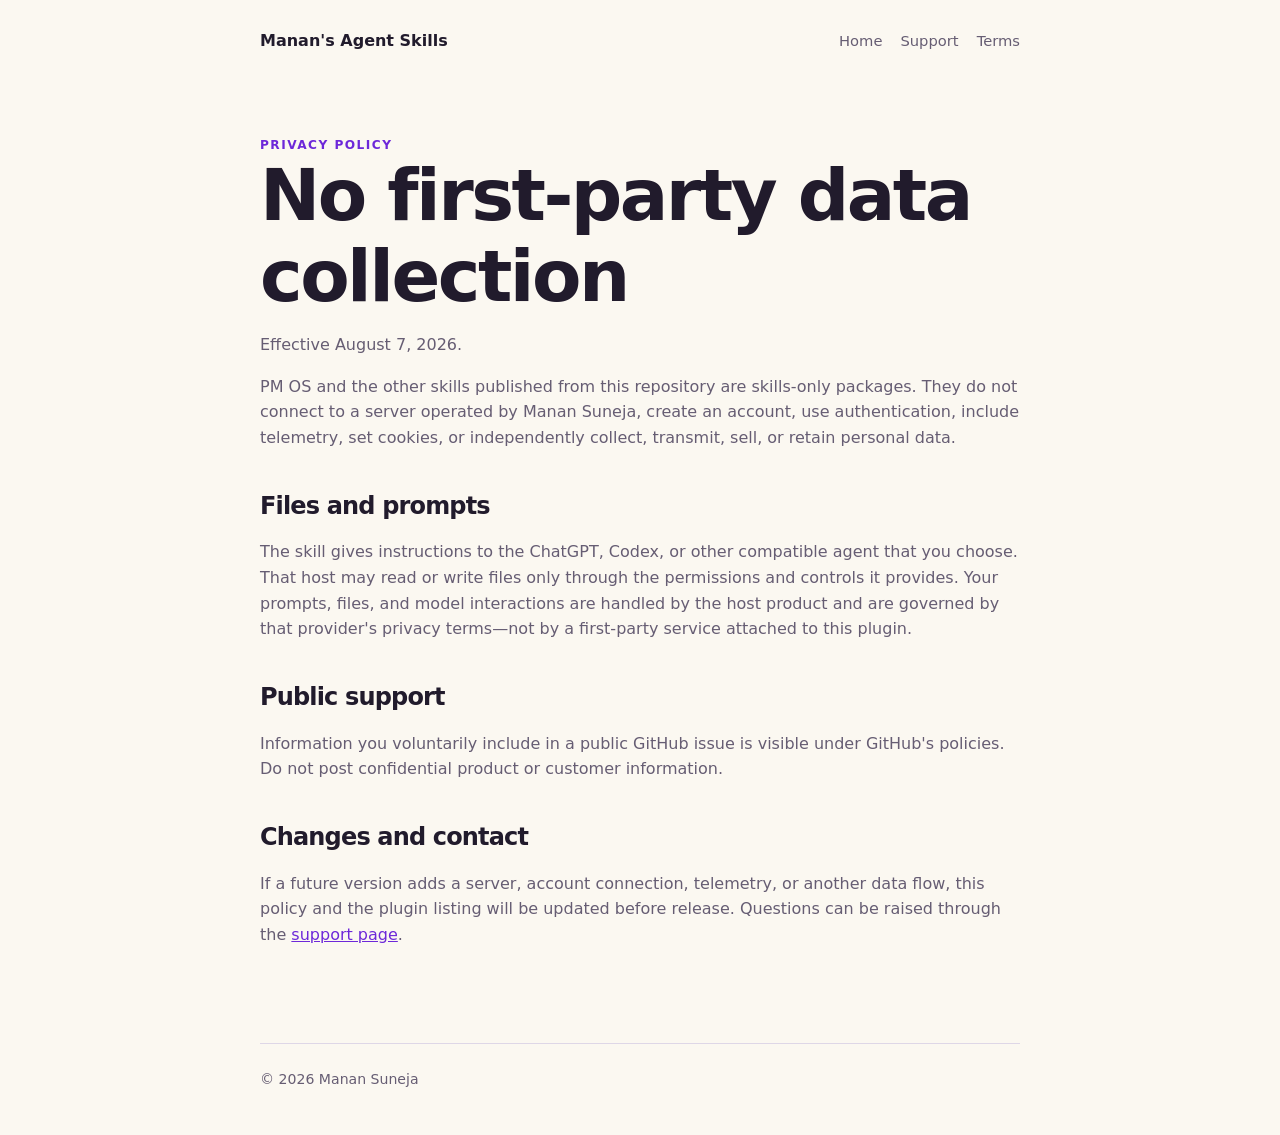
==== docs/privacy.html @ fb7f84c9 "." ====
<!doctype html>
<html lang="en">
<head>
  <meta charset="utf-8">
  <meta name="viewport" content="width=device-width, initial-scale=1">
  <title>Privacy · Manan's Agent Skills</title>
  <link rel="stylesheet" href="styles.css">
</head>
<body>
  <header><strong>Manan's Agent Skills</strong><nav><a href="index.html">Home</a><a href="support.html">Support</a><a href="terms.html">Terms</a></nav></header>
  <main>
    <div class="eyebrow">Privacy policy</div>
    <h1>No first-party data collection</h1>
    <p>Effective August 7, 2026.</p>
    <p>PM OS and the other skills published from this repository are skills-only packages. They do not connect to a server operated by Manan Suneja, create an account, use authentication, include telemetry, set cookies, or independently collect, transmit, sell, or retain personal data.</p>
    <h2>Files and prompts</h2>
    <p>The skill gives instructions to the ChatGPT, Codex, or other compatible agent that you choose. That host may read or write files only through the permissions and controls it provides. Your prompts, files, and model interactions are handled by the host product and are governed by that provider's privacy terms—not by a first-party service attached to this plugin.</p>
    <h2>Public support</h2>
    <p>Information you voluntarily include in a public GitHub issue is visible under GitHub's policies. Do not post confidential product or customer information.</p>
    <h2>Changes and contact</h2>
    <p>If a future version adds a server, account connection, telemetry, or another data flow, this policy and the plugin listing will be updated before release. Questions can be raised through the <a href="support.html">support page</a>.</p>
  </main>
  <footer>© 2026 Manan Suneja</footer>
</body>
</html>
---- docs/styles.css ----
:root {
  color-scheme: light;
  --ink: #211b2c;
  --muted: #665d73;
  --paper: #fbf8f1;
  --surface: #ffffff;
  --violet: #6d28d9;
  --violet-soft: #eee6ff;
  --line: #ded7e7;
}

* { box-sizing: border-box; }

body {
  margin: 0;
  background: var(--paper);
  color: var(--ink);
  font-family: Inter, ui-sans-serif, system-ui, -apple-system, BlinkMacSystemFont, "Segoe UI", sans-serif;
  line-height: 1.6;
}

a { color: var(--violet); }

header, main, footer {
  width: min(760px, calc(100% - 40px));
  margin-inline: auto;
}

header {
  display: flex;
  align-items: center;
  justify-content: space-between;
  padding-block: 28px;
}

nav { display: flex; gap: 18px; font-size: 0.92rem; }
nav a { color: var(--muted); text-decoration: none; }

main { padding-block: 54px 80px; }

.hero {
  display: grid;
  grid-template-columns: 104px 1fr;
  gap: 28px;
  align-items: center;
  margin-bottom: 48px;
}

.hero img {
  width: 104px;
  height: 104px;
  border-radius: 22px;
}

h1, h2 { line-height: 1.12; letter-spacing: -0.035em; }
h1 { margin: 0 0 10px; font-size: clamp(2.25rem, 8vw, 4.5rem); }
h2 { margin-top: 42px; }
p { color: var(--muted); }

.eyebrow {
  color: var(--violet);
  font-size: 0.76rem;
  font-weight: 750;
  letter-spacing: 0.12em;
  text-transform: uppercase;
}

.card {
  background: var(--surface);
  border: 1px solid var(--line);
  border-radius: 18px;
  padding: 24px;
  margin-block: 18px;
}

code {
  padding: 0.16em 0.38em;
  border-radius: 5px;
  background: var(--violet-soft);
  color: #4c1d95;
}

footer {
  border-top: 1px solid var(--line);
  padding-block: 24px 44px;
  color: var(--muted);
  font-size: 0.88rem;
}

@media (max-width: 620px) {
  header { align-items: flex-start; gap: 20px; }
  nav { flex-wrap: wrap; justify-content: flex-end; gap: 8px 14px; }
  .hero { grid-template-columns: 72px 1fr; gap: 18px; }
  .hero img { width: 72px; height: 72px; border-radius: 16px; }
}
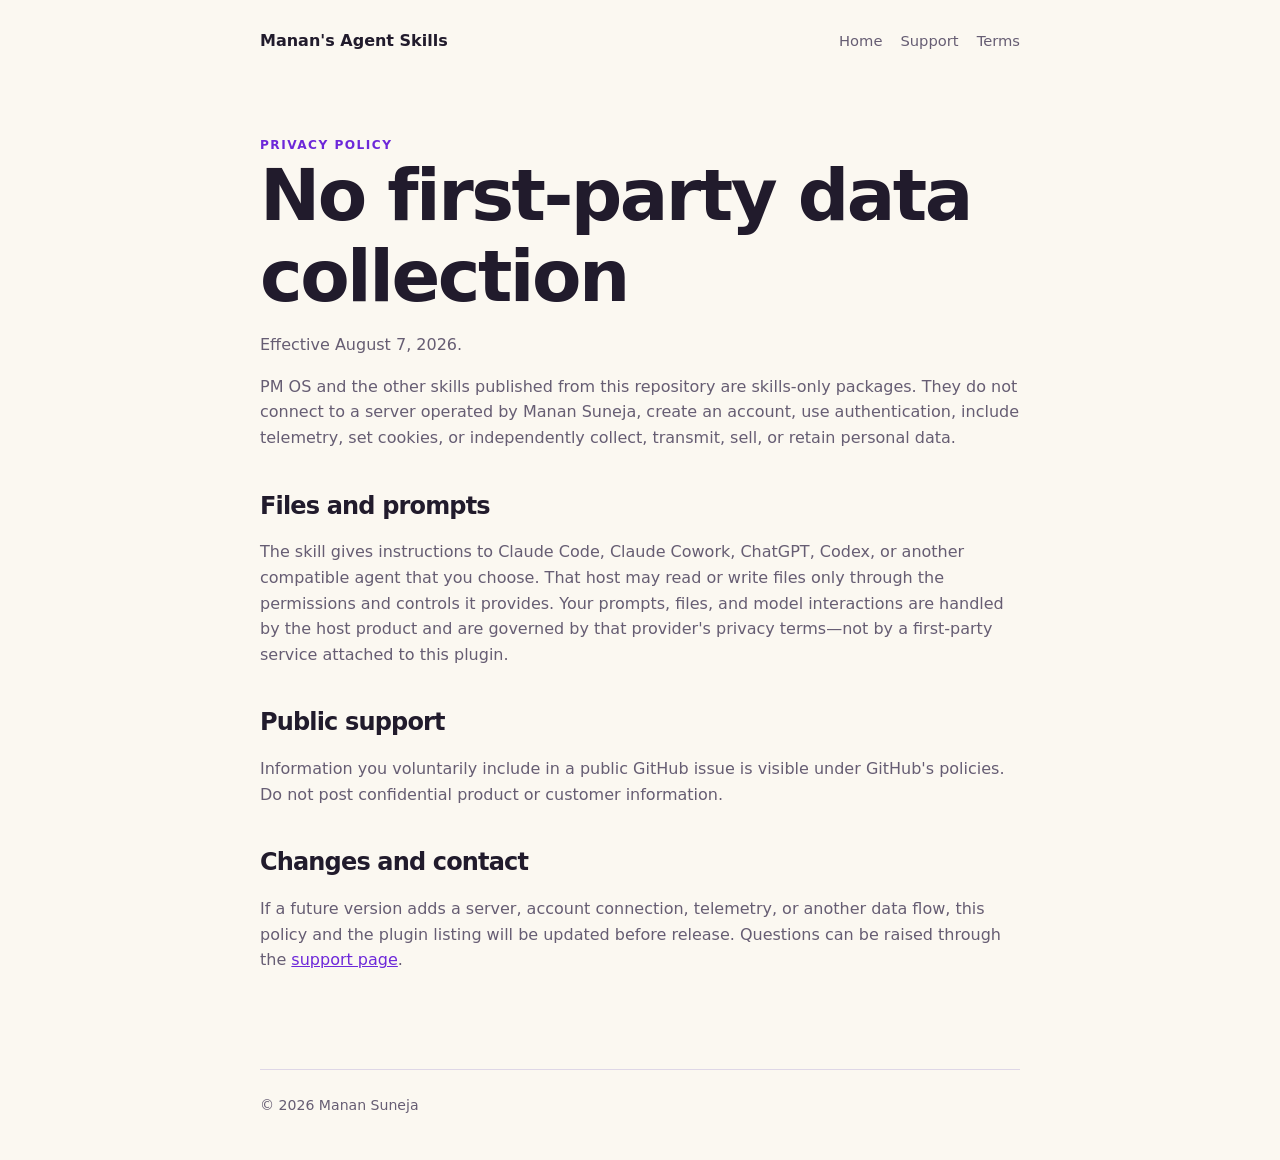
==== commit ea942dd5: "Name Claude surfaces in site privacy, terms, and home pages Co-Authored-By: Claude Opus 5.5 <noreply" ====
--- a/docs/privacy.html
+++ b/docs/privacy.html
@@ -14,7 +14,7 @@
     <p>Effective August 7, 2026.</p>
     <p>PM OS and the other skills published from this repository are skills-only packages. They do not connect to a server operated by Manan Suneja, create an account, use authentication, include telemetry, set cookies, or independently collect, transmit, sell, or retain personal data.</p>
     <h2>Files and prompts</h2>
-    <p>The skill gives instructions to the ChatGPT, Codex, or other compatible agent that you choose. That host may read or write files only through the permissions and controls it provides. Your prompts, files, and model interactions are handled by the host product and are governed by that provider's privacy terms—not by a first-party service attached to this plugin.</p>
+    <p>The skill gives instructions to Claude Code, Claude Cowork, ChatGPT, Codex, or another compatible agent that you choose. That host may read or write files only through the permissions and controls it provides. Your prompts, files, and model interactions are handled by the host product and are governed by that provider's privacy terms—not by a first-party service attached to this plugin.</p>
     <h2>Public support</h2>
     <p>Information you voluntarily include in a public GitHub issue is visible under GitHub's policies. Do not post confidential product or customer information.</p>
     <h2>Changes and contact</h2>
